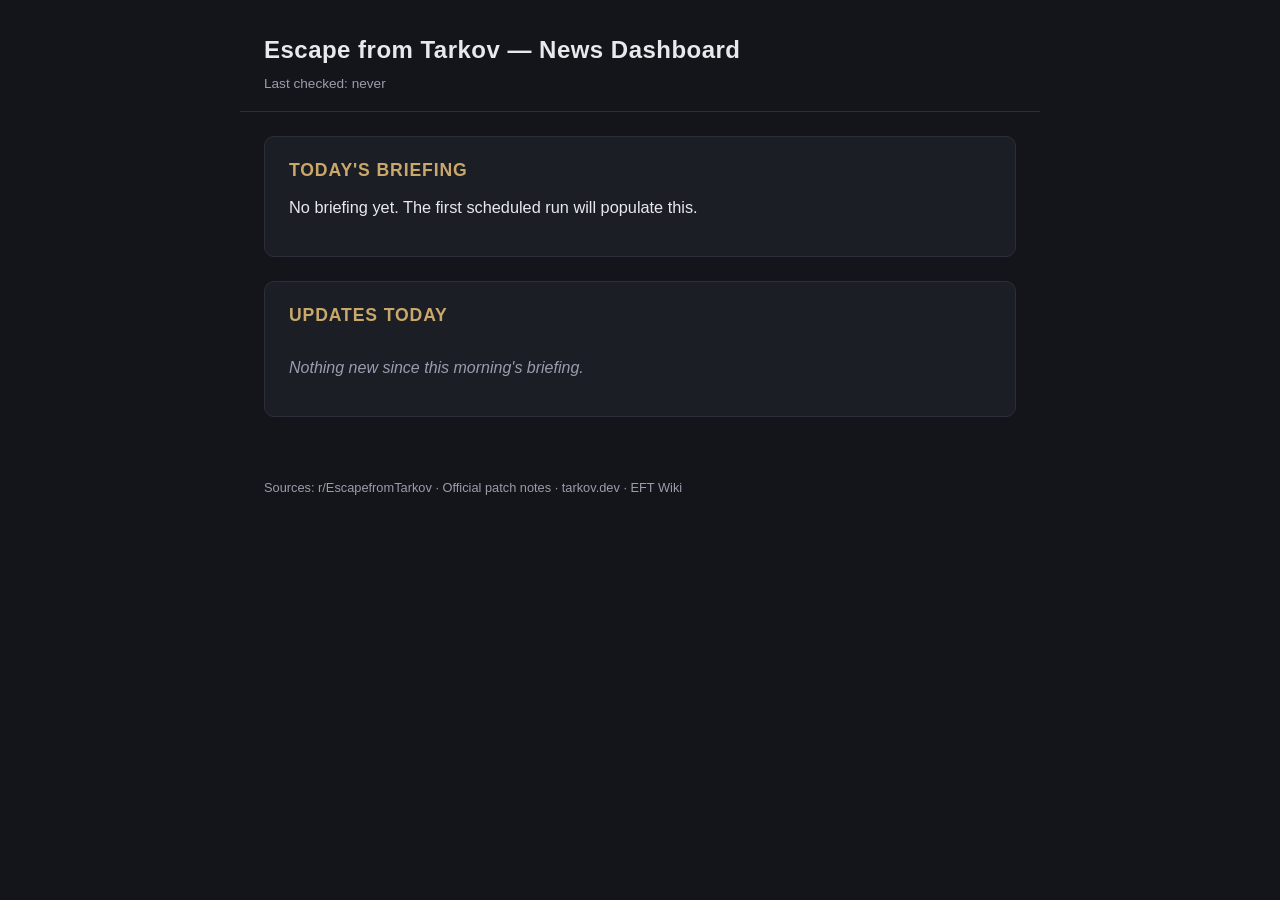
==== index.html @ 4a0c04f7 "Add static dashboard site (HTML/CSS/JS) reading data/briefing.json Co-Authored-By: Claude Sonnet 5 <" ====
<!DOCTYPE html>
<html lang="en">
<head>
<meta charset="UTF-8">
<meta name="viewport" content="width=device-width, initial-scale=1.0">
<title>Tarkov News Dashboard</title>
<link rel="stylesheet" href="style.css">
</head>
<body>
  <header class="page-header">
    <h1>Escape from Tarkov — News Dashboard</h1>
    <p id="last-checked" class="last-checked">Loading…</p>
  </header>

  <main>
    <section id="briefing" class="briefing">
      <h2>Today's Briefing</h2>
      <p id="briefing-date" class="briefing-date"></p>
      <p id="briefing-summary" class="briefing-summary"></p>
      <div id="briefing-categories" class="categories"></div>
    </section>

    <section id="updates" class="updates">
      <h2>Updates Today</h2>
      <div id="updates-list" class="updates-list"></div>
    </section>
  </main>

  <footer class="page-footer">
    <p>Sources: r/EscapefromTarkov · Official patch notes · tarkov.dev · EFT Wiki</p>
  </footer>

  <script src="script.js"></script>
</body>
</html>
---- style.css ----
:root {
  color-scheme: dark;
  --bg: #14151a;
  --panel: #1c1e26;
  --panel-border: #2c2f3a;
  --text: #e8e9ed;
  --text-dim: #9a9dad;
  --accent: #c9a86a;
  --accent-dim: #7c6b47;
  --update-border: #3a3d4d;
}

* { box-sizing: border-box; }

body {
  margin: 0;
  background: var(--bg);
  color: var(--text);
  font-family: -apple-system, BlinkMacSystemFont, "Segoe UI", Roboto, Helvetica, Arial, sans-serif;
  line-height: 1.5;
}

.page-header {
  padding: 2rem 1.5rem 1rem;
  max-width: 800px;
  margin: 0 auto;
  border-bottom: 1px solid var(--panel-border);
}

.page-header h1 {
  margin: 0 0 0.4rem;
  font-size: 1.5rem;
  letter-spacing: 0.02em;
}

.last-checked {
  margin: 0;
  color: var(--text-dim);
  font-size: 0.85rem;
}

main {
  max-width: 800px;
  margin: 0 auto;
  padding: 1.5rem;
}

section {
  background: var(--panel);
  border: 1px solid var(--panel-border);
  border-radius: 10px;
  padding: 1.25rem 1.5rem;
  margin-bottom: 1.5rem;
}

h2 {
  margin: 0 0 0.75rem;
  font-size: 1.1rem;
  color: var(--accent);
  text-transform: uppercase;
  letter-spacing: 0.05em;
}

.briefing-date {
  color: var(--text-dim);
  font-size: 0.85rem;
  margin: 0 0 0.75rem;
}

.briefing-summary {
  font-size: 1.02rem;
  margin: 0 0 1rem;
}

.category {
  margin-bottom: 1rem;
}

.category:last-child {
  margin-bottom: 0;
}

.category h3 {
  font-size: 0.95rem;
  margin: 0 0 0.4rem;
  color: var(--text);
}

.category ul {
  margin: 0;
  padding-left: 1.2rem;
}

.category li {
  margin-bottom: 0.3rem;
  color: var(--text-dim);
}

.updates-list {
  display: flex;
  flex-direction: column;
  gap: 0.75rem;
}

.update-item {
  padding-bottom: 0.75rem;
  border-bottom: 1px solid var(--update-border);
}

.update-item:last-child {
  border-bottom: none;
  padding-bottom: 0;
}

.update-time {
  color: var(--accent-dim);
  font-size: 0.8rem;
  display: block;
  margin-bottom: 0.15rem;
}

.update-title {
  font-weight: 600;
  margin: 0 0 0.15rem;
}

.update-text {
  color: var(--text-dim);
  margin: 0;
  font-size: 0.92rem;
}

.empty-state {
  color: var(--text-dim);
  font-style: italic;
}

.page-footer {
  max-width: 800px;
  margin: 0 auto;
  padding: 0 1.5rem 2rem;
  color: var(--text-dim);
  font-size: 0.8rem;
}
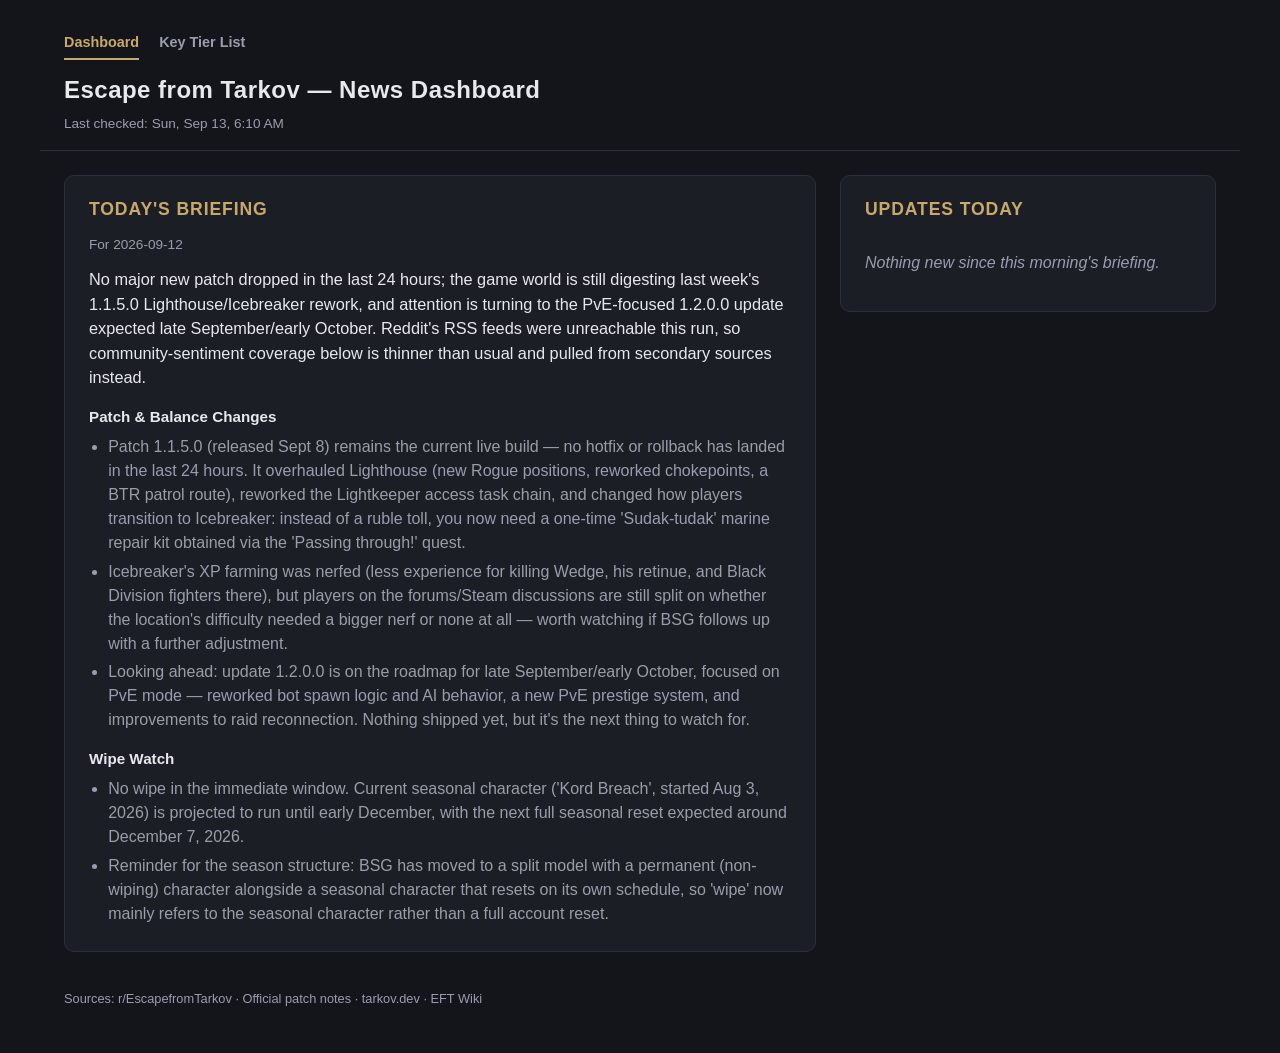
==== commit 83192107: "Add Key Tier List page with per-map and all-keys tabs Co-Authored-By: Claude Sonnet 5 <noreply@anthr" ====
--- a/index.html
+++ b/index.html
@@ -8,6 +8,10 @@
 </head>
 <body>
   <header class="page-header">
+    <nav class="site-nav">
+      <a href="index.html" class="active">Dashboard</a>
+      <a href="keys.html">Key Tier List</a>
+    </nav>
     <h1>Escape from Tarkov — News Dashboard</h1>
     <p id="last-checked" class="last-checked">Loading…</p>
   </header>
--- a/style.css
+++ b/style.css
@@ -22,7 +22,7 @@
 
 .page-header {
   padding: 2rem 1.5rem 1rem;
-  max-width: 800px;
+  max-width: 1200px;
   margin: 0 auto;
   border-bottom: 1px solid var(--panel-border);
 }
@@ -39,10 +39,44 @@
   font-size: 0.85rem;
 }
 
+.site-nav {
+  display: flex;
+  gap: 1.25rem;
+  margin-bottom: 0.75rem;
+}
+
+.site-nav a {
+  color: var(--text-dim);
+  text-decoration: none;
+  font-size: 0.9rem;
+  font-weight: 600;
+  padding-bottom: 0.25rem;
+  border-bottom: 2px solid transparent;
+}
+
+.site-nav a:hover {
+  color: var(--text);
+}
+
+.site-nav a.active {
+  color: var(--accent);
+  border-bottom-color: var(--accent);
+}
+
 main {
-  max-width: 800px;
+  max-width: 1200px;
   margin: 0 auto;
   padding: 1.5rem;
+  display: grid;
+  grid-template-columns: 2fr 1fr;
+  gap: 1.5rem;
+  align-items: start;
+}
+
+@media (max-width: 860px) {
+  main {
+    grid-template-columns: 1fr;
+  }
 }
 
 section {
@@ -50,7 +84,7 @@
   border: 1px solid var(--panel-border);
   border-radius: 10px;
   padding: 1.25rem 1.5rem;
-  margin-bottom: 1.5rem;
+  margin: 0;
 }
 
 h2 {
@@ -136,9 +170,111 @@
 }
 
 .page-footer {
-  max-width: 800px;
+  max-width: 1200px;
   margin: 0 auto;
   padding: 0 1.5rem 2rem;
   color: var(--text-dim);
   font-size: 0.8rem;
 }
+
+/* Key tier list page */
+
+.keys-main {
+  display: block;
+  max-width: 1200px;
+  margin: 0 auto;
+  padding: 1.5rem;
+}
+
+.map-tabs {
+  display: flex;
+  flex-wrap: wrap;
+  gap: 0.5rem;
+  margin-bottom: 1.25rem;
+}
+
+.map-tab {
+  background: var(--panel);
+  border: 1px solid var(--panel-border);
+  color: var(--text-dim);
+  border-radius: 999px;
+  padding: 0.4rem 0.9rem;
+  font-size: 0.85rem;
+  cursor: pointer;
+}
+
+.map-tab:hover {
+  color: var(--text);
+}
+
+.map-tab.active {
+  background: var(--accent);
+  border-color: var(--accent);
+  color: #14151a;
+  font-weight: 600;
+}
+
+.tier-list {
+  background: var(--panel);
+  border: 1px solid var(--panel-border);
+  border-radius: 10px;
+  padding: 1.25rem 1.5rem;
+}
+
+.tier-group {
+  margin-bottom: 1.5rem;
+}
+
+.tier-group:last-child {
+  margin-bottom: 0;
+}
+
+.tier-heading {
+  font-size: 1rem;
+  margin: 0 0 0.6rem;
+  text-transform: uppercase;
+  letter-spacing: 0.05em;
+  display: inline-block;
+  padding: 0.15rem 0.6rem;
+  border-radius: 4px;
+}
+
+.tier-S { background: #6a3f3f; color: #ffb4b4; }
+.tier-A { background: #6a5a3f; color: #ffd89e; }
+.tier-B { background: #5a6a3f; color: #d9ff9e; }
+.tier-C { background: #3f5a6a; color: #9edcff; }
+.tier-D { background: #3a3d4d; color: #b8bbd0; }
+
+.key-list {
+  display: grid;
+  grid-template-columns: repeat(auto-fill, minmax(220px, 1fr));
+  gap: 0.75rem;
+}
+
+.key-card {
+  background: var(--bg);
+  border: 1px solid var(--panel-border);
+  border-radius: 8px;
+  padding: 0.75rem 0.9rem;
+}
+
+.key-name {
+  margin: 0 0 0.25rem;
+  font-weight: 600;
+  display: flex;
+  justify-content: space-between;
+  align-items: baseline;
+  gap: 0.5rem;
+}
+
+.key-map-tag {
+  font-weight: 400;
+  font-size: 0.75rem;
+  color: var(--text-dim);
+}
+
+.key-note {
+  margin: 0;
+  font-size: 0.85rem;
+  color: var(--text-dim);
+}
